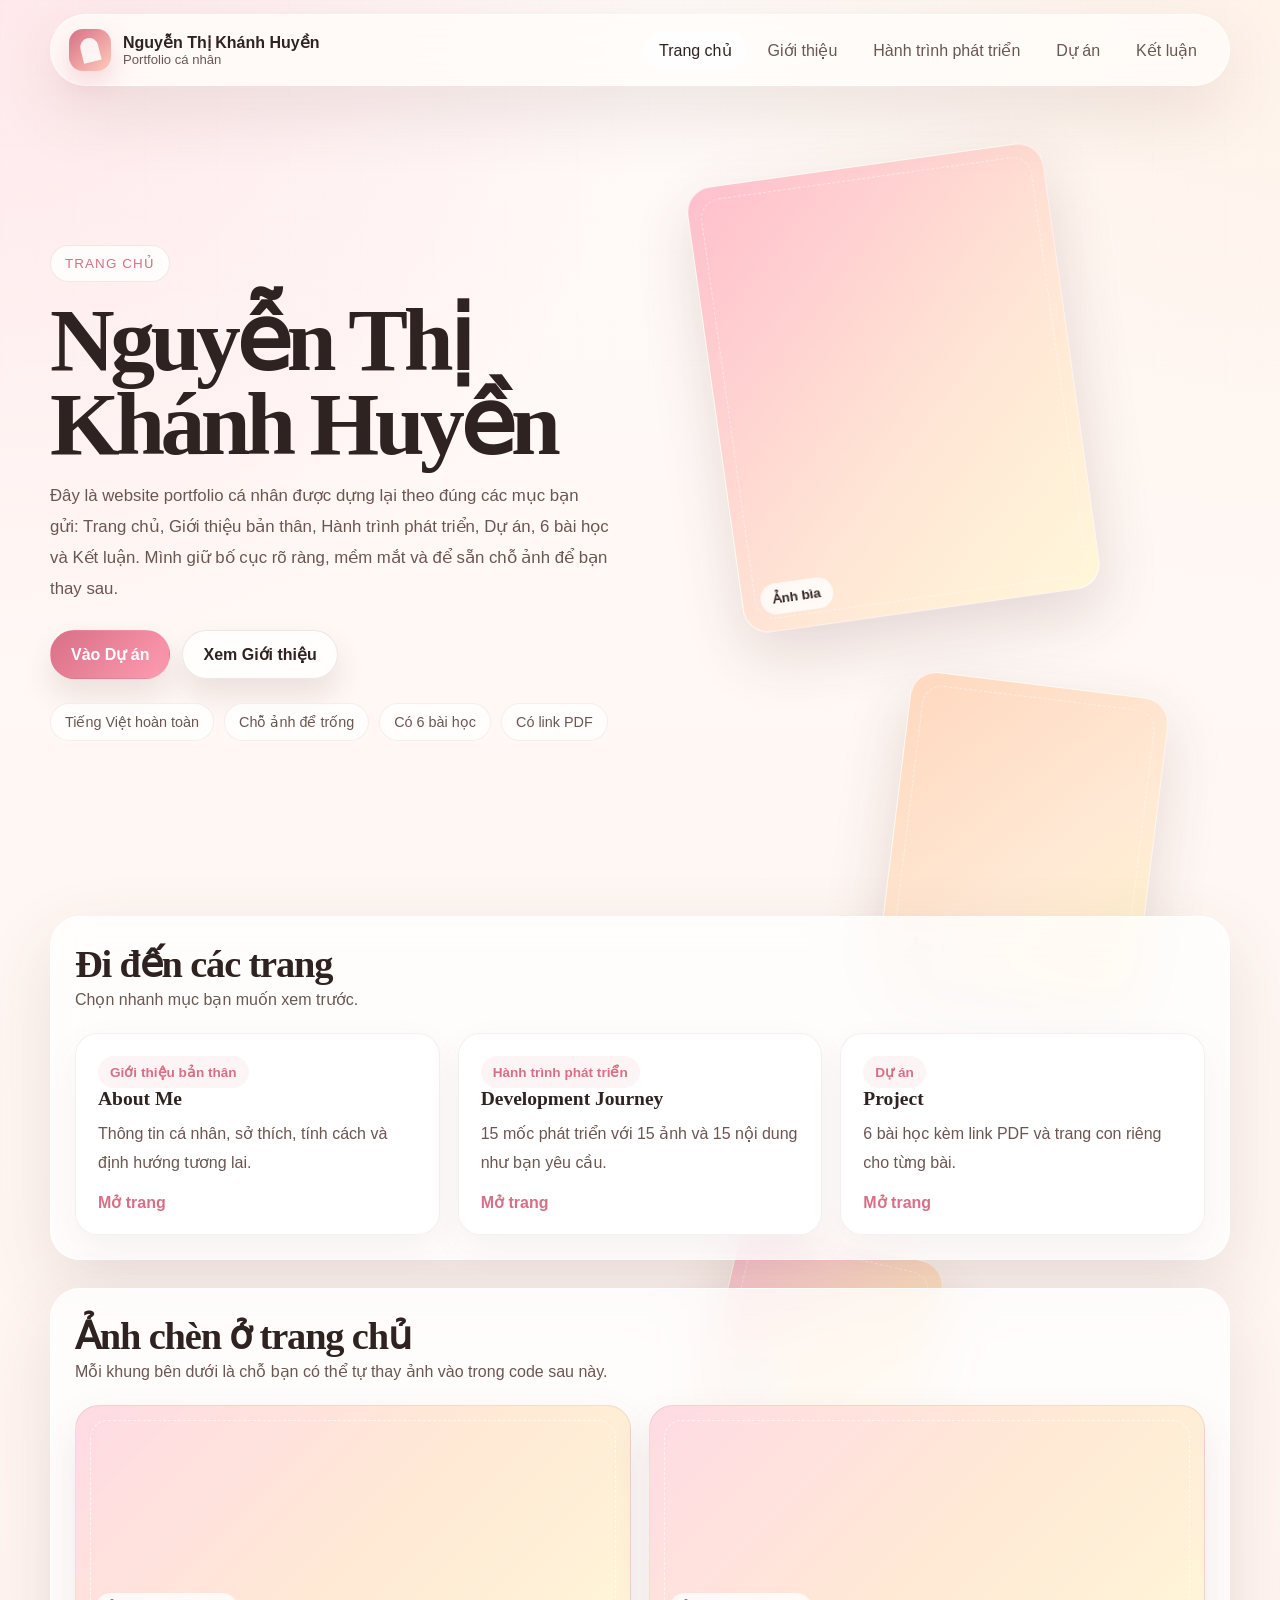
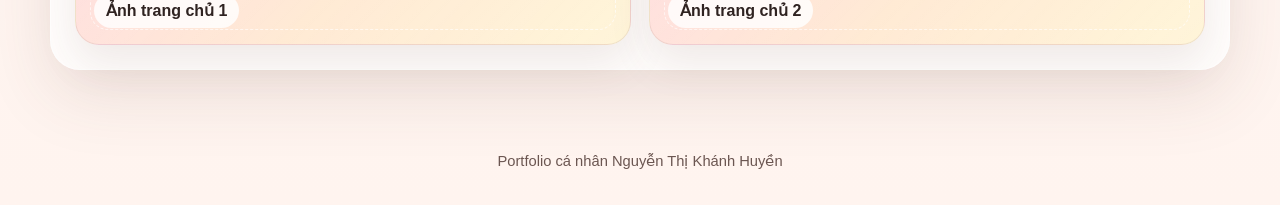
==== index.html @ d67e8f8a "Add files via upload" ====
<!DOCTYPE html>
<html lang="vi">
<head>
  <meta charset="UTF-8" />
  <meta name="viewport" content="width=device-width, initial-scale=1.0" />
  <title>Nguyễn Thị Khánh Huyền</title>
  <link rel="stylesheet" href="styles.css" />
  <script defer src="script.js"></script>
</head>
<body>
  <header class="site-header">
    <a class="brand" href="index.html">
      <span class="brand-mark" aria-hidden="true"></span>
      <span class="brand-copy">
        <strong>Nguyễn Thị Khánh Huyền</strong>
        <span>Portfolio cá nhân</span>
      </span>
    </a>
    <nav class="nav" aria-label="Điều hướng chính">
      <a data-nav href="index.html">Trang chủ</a>
      <a data-nav href="about-me.html">Giới thiệu</a>
      <a data-nav href="development-journey.html">Hành trình phát triển</a>
      <a data-nav href="project.html">Dự án</a>
      <a data-nav href="coclusion.html">Kết luận</a>
    </nav>
  </header>

  <main class="page shell">
    <section class="hero">
      <div class="reveal" data-reveal>
        <div class="eyebrow">Trang chủ</div>
        <h1>Nguyễn Thị Khánh Huyền</h1>
        <p class="lede">
          Đây là website portfolio cá nhân được dựng lại theo đúng các mục bạn gửi: Trang chủ, Giới thiệu bản thân,
          Hành trình phát triển, Dự án, 6 bài học và Kết luận. Mình giữ bố cục rõ ràng, mềm mắt và để sẵn chỗ ảnh để bạn thay sau.
        </p>
        <div class="button-row">
          <a class="button primary" href="project.html">Vào Dự án</a>
          <a class="button secondary" href="about-me.html">Xem Giới thiệu</a>
        </div>
        <div class="chips">
          <span class="chip">Tiếng Việt hoàn toàn</span>
          <span class="chip">Chỗ ảnh để trống</span>
          <span class="chip">Có 6 bài học</span>
          <span class="chip">Có link PDF</span>
        </div>
      </div>

      <div class="hero-art reveal" data-reveal>
        <div class="art-stack" aria-label="Ảnh trang chủ">
          <div class="slot large hero-a" data-label="Ảnh bìa"></div>
          <div class="slot medium hero-b" data-label="Ảnh 1"></div>
          <div class="slot small hero-c" data-label="Ảnh 2"></div>
        </div>
      </div>
    </section>

    <section class="section reveal" data-reveal>
      <div class="section-card">
        <div class="section-head">
          <div>
            <h2>Đi đến các trang</h2>
            <p>Chọn nhanh mục bạn muốn xem trước.</p>
          </div>
        </div>
        <div class="grid three">
          <article class="card">
            <div class="pill">Giới thiệu bản thân</div>
            <h3>About Me</h3>
            <p>Thông tin cá nhân, sở thích, tính cách và định hướng tương lai.</p>
            <div class="card-links"><a href="about-me.html">Mở trang</a></div>
          </article>
          <article class="card">
            <div class="pill">Hành trình phát triển</div>
            <h3>Development Journey</h3>
            <p>15 mốc phát triển với 15 ảnh và 15 nội dung như bạn yêu cầu.</p>
            <div class="card-links"><a href="development-journey.html">Mở trang</a></div>
          </article>
          <article class="card">
            <div class="pill">Dự án</div>
            <h3>Project</h3>
            <p>6 bài học kèm link PDF và trang con riêng cho từng bài.</p>
            <div class="card-links"><a href="project.html">Mở trang</a></div>
          </article>
        </div>
      </div>
    </section>

    <section class="section reveal" data-reveal>
      <div class="section-card">
        <div class="section-head">
          <div>
            <h2>Ảnh chèn ở trang chủ</h2>
            <p>Mỗi khung bên dưới là chỗ bạn có thể tự thay ảnh vào trong code sau này.</p>
          </div>
        </div>
        <div class="image-row">
          <div class="placeholder" data-label="Ảnh trang chủ 1"></div>
          <div class="placeholder" data-label="Ảnh trang chủ 2"></div>
        </div>
      </div>
    </section>
  </main>

  <footer class="footer">
    Portfolio cá nhân Nguyễn Thị Khánh Huyền
  </footer>
</body>
</html>
---- styles.css ----
:root {
  --bg: #fffaf7;
  --bg-2: #fff1eb;
  --card: rgba(255, 255, 255, 0.76);
  --card-strong: rgba(255, 255, 255, 0.92);
  --line: rgba(109, 63, 56, 0.14);
  --text: #2f2321;
  --muted: #6b5651;
  --accent: #d86f86;
  --accent-2: #ff9cb2;
  --accent-3: #d8a356;
  --accent-4: #ffccb9;
  --shadow: 0 24px 70px rgba(94, 54, 50, 0.12);
  --radius-xl: 30px;
  --radius-lg: 22px;
  --radius-md: 18px;
  --container: min(1180px, calc(100vw - 24px));
}

* {
  box-sizing: border-box;
}

html {
  scroll-behavior: smooth;
}

body {
  margin: 0;
  color: var(--text);
  background:
    radial-gradient(circle at top left, rgba(255, 188, 202, 0.28), transparent 30%),
    radial-gradient(circle at top right, rgba(255, 221, 191, 0.25), transparent 28%),
    linear-gradient(180deg, #fffaf8 0%, #fff4ef 100%);
  font-family: "Segoe UI", "Trebuchet MS", sans-serif;
  overflow-x: hidden;
}

body::before {
  content: "";
  position: fixed;
  inset: 0;
  pointer-events: none;
  background-image:
    linear-gradient(rgba(47, 35, 33, 0.024) 1px, transparent 1px),
    linear-gradient(90deg, rgba(47, 35, 33, 0.024) 1px, transparent 1px);
  background-size: 36px 36px;
  mask-image: linear-gradient(to bottom, rgba(0, 0, 0, 0.48), transparent 90%);
  opacity: 0.5;
}

a {
  color: inherit;
  text-decoration: none;
}

img {
  display: block;
  max-width: 100%;
}

.shell {
  width: var(--container);
  margin: 0 auto;
  position: relative;
  z-index: 1;
}

.site-header {
  position: sticky;
  top: 14px;
  z-index: 20;
  width: var(--container);
  margin: 14px auto 0;
  padding: 14px 18px;
  border-radius: 999px;
  border: 1px solid rgba(255, 255, 255, 0.64);
  background: rgba(255, 252, 250, 0.74);
  backdrop-filter: blur(18px);
  box-shadow: var(--shadow);
  display: flex;
  align-items: center;
  justify-content: space-between;
  gap: 18px;
}

.brand {
  display: flex;
  align-items: center;
  gap: 12px;
  min-width: 0;
}

.brand-mark {
  width: 42px;
  height: 42px;
  border-radius: 14px;
  background: linear-gradient(135deg, var(--accent), var(--accent-4));
  box-shadow: 0 12px 24px rgba(216, 111, 134, 0.24);
  position: relative;
  flex: none;
}

.brand-mark::before {
  content: "";
  position: absolute;
  inset: 9px 12px;
  border-radius: 999px 999px 12px 12px;
  background: rgba(255, 255, 255, 0.88);
  transform: rotate(-14deg);
}

.brand-copy {
  min-width: 0;
}

.brand-copy strong {
  display: block;
  font-size: 1rem;
  white-space: nowrap;
  overflow: hidden;
  text-overflow: ellipsis;
}

.brand-copy span {
  display: block;
  font-size: 0.82rem;
  color: var(--muted);
}

.nav {
  display: flex;
  align-items: center;
  gap: 8px;
  flex-wrap: wrap;
  justify-content: flex-end;
}

.nav a {
  padding: 10px 14px;
  border-radius: 999px;
  color: var(--muted);
  transition: 180ms ease;
}

.nav a:hover,
.nav a.is-active {
  background: rgba(255, 255, 255, 0.86);
  color: var(--text);
}

.page {
  padding: 22px 0 54px;
}

.hero {
  display: grid;
  grid-template-columns: 1.1fr 0.9fr;
  gap: 28px;
  align-items: center;
  min-height: calc(100vh - 120px);
  padding: 18px 0 28px;
}

.eyebrow {
  display: inline-flex;
  align-items: center;
  gap: 8px;
  padding: 10px 14px;
  border-radius: 999px;
  background: rgba(255, 255, 255, 0.78);
  border: 1px solid rgba(109, 63, 56, 0.1);
  color: var(--accent);
  font-size: 0.84rem;
  letter-spacing: 0.08em;
  text-transform: uppercase;
}

.hero h1 {
  margin: 16px 0 14px;
  font-family: "Palatino Linotype", "Book Antiqua", Georgia, serif;
  font-size: clamp(2.8rem, 7vw, 5.8rem);
  line-height: 0.94;
  letter-spacing: -0.05em;
}

.hero .lede {
  max-width: 60ch;
  margin: 0;
  color: var(--muted);
  line-height: 1.85;
  font-size: 1.05rem;
}

.button-row {
  display: flex;
  flex-wrap: wrap;
  gap: 12px;
  margin-top: 26px;
}

.button {
  display: inline-flex;
  align-items: center;
  justify-content: center;
  gap: 10px;
  padding: 14px 20px;
  border-radius: 999px;
  border: 1px solid transparent;
  font-weight: 700;
  transition: transform 180ms ease, box-shadow 180ms ease, background 180ms ease;
  box-shadow: 0 16px 30px rgba(94, 54, 50, 0.12);
}

.button:hover {
  transform: translateY(-2px);
}

.button.primary {
  background: linear-gradient(135deg, var(--accent), var(--accent-2));
  color: white;
}

.button.secondary {
  background: rgba(255, 255, 255, 0.82);
  border-color: rgba(109, 63, 56, 0.12);
}

.chips {
  display: flex;
  flex-wrap: wrap;
  gap: 10px;
  margin-top: 24px;
}

.chip {
  padding: 10px 14px;
  border-radius: 999px;
  background: rgba(255, 255, 255, 0.74);
  border: 1px solid rgba(109, 63, 56, 0.08);
  color: var(--muted);
  font-size: 0.9rem;
}

.hero-art {
  display: grid;
  place-items: center;
}

.art-stack {
  position: relative;
  width: min(100%, 560px);
  height: 680px;
}

.slot {
  position: relative;
  border-radius: 26px;
  overflow: hidden;
  border: 1px solid rgba(255, 255, 255, 0.72);
  box-shadow: 0 24px 60px rgba(94, 54, 50, 0.16);
  background:
    linear-gradient(135deg, rgba(255, 255, 255, 0.22), rgba(255, 255, 255, 0.02)),
    linear-gradient(135deg, #ffd1dd, #ffe5cf 58%, #fff3d7);
  backdrop-filter: blur(16px);
  isolation: isolate;
}

.slot::before {
  content: "";
  position: absolute;
  inset: 12px;
  border-radius: 20px;
  border: 1px dashed rgba(255, 255, 255, 0.58);
  opacity: 0.8;
}

.slot::after {
  content: attr(data-label);
  position: absolute;
  left: 18px;
  bottom: 16px;
  padding: 8px 12px;
  border-radius: 999px;
  background: rgba(255, 255, 255, 0.8);
  color: var(--text);
  font-size: 0.84rem;
  font-weight: 700;
}

.slot.large {
  width: min(100%, 360px);
  aspect-ratio: 4 / 5;
}

.slot.medium {
  width: min(100%, 260px);
  aspect-ratio: 1 / 1.18;
}

.slot.tall {
  width: min(100%, 240px);
  aspect-ratio: 4 / 5.5;
}

.slot.small {
  width: min(100%, 210px);
  aspect-ratio: 1 / 0.88;
}

.slot.hero-a {
  transform: rotate(-8deg) translateY(10px);
  background: linear-gradient(135deg, #ffbfcd, #ffe6d5 60%, #fff7da);
}

.slot.hero-b {
  transform: rotate(7deg) translate(190px, 58px);
  background: linear-gradient(135deg, #ffd8bf, #ffe9d5 60%, #fff3cd);
}

.slot.hero-c {
  transform: rotate(13deg) translate(82px, 320px);
  background: linear-gradient(135deg, #f7bfd3, #ffe3c1 60%, #fff0d9);
}

.section {
  margin-top: 28px;
}

.section-card {
  padding: 24px;
  border-radius: var(--radius-xl);
  background: var(--card);
  border: 1px solid rgba(255, 255, 255, 0.72);
  box-shadow: var(--shadow);
  backdrop-filter: blur(18px);
}

.section-head {
  display: flex;
  align-items: end;
  justify-content: space-between;
  gap: 18px;
  flex-wrap: wrap;
  margin-bottom: 18px;
}

.section-head h2 {
  margin: 0;
  font-family: "Palatino Linotype", "Book Antiqua", Georgia, serif;
  font-size: clamp(1.7rem, 3vw, 2.6rem);
  letter-spacing: -0.03em;
}

.section-head p {
  margin: 0;
  max-width: 60ch;
  color: var(--muted);
  line-height: 1.8;
}

.grid {
  display: grid;
  gap: 18px;
}

.grid.two {
  grid-template-columns: repeat(2, minmax(0, 1fr));
}

.grid.three {
  grid-template-columns: repeat(3, minmax(0, 1fr));
}

.card {
  padding: 22px;
  border-radius: var(--radius-lg);
  background: var(--card-strong);
  border: 1px solid rgba(109, 63, 56, 0.08);
  box-shadow: 0 14px 36px rgba(94, 54, 50, 0.06);
}

.card h3 {
  margin: 0 0 10px;
  font-family: "Palatino Linotype", "Book Antiqua", Georgia, serif;
  font-size: 1.22rem;
}

.card p {
  margin: 0;
  color: var(--muted);
  line-height: 1.8;
}

.card .meta {
  margin-top: 14px;
  display: flex;
  flex-wrap: wrap;
  gap: 8px;
}

.pill {
  display: inline-flex;
  align-items: center;
  padding: 8px 12px;
  border-radius: 999px;
  background: rgba(216, 111, 134, 0.08);
  color: var(--accent);
  font-size: 0.85rem;
  font-weight: 700;
}

.card-links {
  margin-top: 16px;
}

.card-links a {
  color: var(--accent);
  font-weight: 700;
}

.timeline {
  display: grid;
  gap: 16px;
}

.timeline-item {
  position: relative;
  overflow: hidden;
}

.timeline-item::before {
  content: "";
  position: absolute;
  inset: 0 auto auto 0;
  width: 4px;
  height: 100%;
  background: linear-gradient(180deg, var(--accent), var(--accent-3));
}

.timeline-item .year {
  display: inline-flex;
  align-items: center;
  gap: 8px;
  padding: 8px 12px;
  border-radius: 999px;
  background: rgba(216, 111, 134, 0.08);
  color: var(--accent);
  font-weight: 800;
  margin-bottom: 12px;
}

.timeline-item h3 {
  margin-left: 4px;
}

.timeline-item p,
.timeline-item ul {
  margin-left: 4px;
}

.image-row {
  display: grid;
  grid-template-columns: repeat(2, minmax(0, 1fr));
  gap: 18px;
}

.image-row.three {
  grid-template-columns: repeat(3, minmax(0, 1fr));
}

.placeholder {
  min-height: 240px;
  border-radius: 24px;
  border: 1px solid rgba(109, 63, 56, 0.1);
  background:
    linear-gradient(135deg, rgba(255, 255, 255, 0.22), rgba(255, 255, 255, 0.03)),
    linear-gradient(135deg, #ffd1dd, #ffe7cf 55%, #fff5d8);
  box-shadow: 0 18px 42px rgba(94, 54, 50, 0.1);
  position: relative;
  overflow: hidden;
}

.lesson-banner {
  position: relative;
  width: min(100%, 470px);
  aspect-ratio: 4 / 5.1;
  border-radius: 30px;
  overflow: hidden;
  border: 1px solid rgba(255, 255, 255, 0.72);
  box-shadow: 0 22px 54px rgba(94, 54, 50, 0.14);
  background:
    radial-gradient(circle at 18% 14%, rgba(255, 255, 255, 0.72), transparent 24%),
    radial-gradient(circle at 82% 18%, rgba(255, 255, 255, 0.38), transparent 18%),
    linear-gradient(135deg, #ffd0dd 0%, #ffe6cf 54%, #fff4d8 100%);
}

.lesson-banner::before,
.lesson-banner::after {
  content: "";
  position: absolute;
  border-radius: 50%;
  filter: blur(1px);
}

.lesson-banner::before {
  width: 220px;
  height: 220px;
  right: -54px;
  top: -62px;
  background: rgba(255, 255, 255, 0.24);
}

.lesson-banner::after {
  width: 260px;
  height: 260px;
  left: -90px;
  bottom: -102px;
  background: rgba(216, 111, 134, 0.12);
}

.lesson-banner .banner-copy {
  position: absolute;
  inset: auto 18px 18px 18px;
  z-index: 1;
  padding: 16px 18px;
  border-radius: 22px;
  background: rgba(255, 255, 255, 0.82);
  border: 1px solid rgba(109, 63, 56, 0.08);
  backdrop-filter: blur(10px);
}

.lesson-banner .banner-copy span {
  display: inline-block;
  font-size: 0.82rem;
  color: var(--accent);
  font-weight: 700;
  letter-spacing: 0.08em;
  text-transform: uppercase;
  margin-bottom: 8px;
}

.lesson-banner .banner-copy strong {
  display: block;
  font-family: "Palatino Linotype", "Book Antiqua", Georgia, serif;
  font-size: 1.4rem;
  line-height: 1.2;
}

.pdf-panel {
  border-radius: 24px;
  overflow: hidden;
  border: 1px solid rgba(109, 63, 56, 0.1);
  box-shadow: 0 18px 42px rgba(94, 54, 50, 0.1);
  background: rgba(255, 255, 255, 0.82);
}

.pdf-panel iframe {
  display: block;
  width: 100%;
  min-height: 860px;
  border: 0;
  background: #fff;
}

.pdf-actions {
  display: flex;
  flex-wrap: wrap;
  gap: 12px;
  margin-top: 16px;
}

.placeholder::before {
  content: "";
  position: absolute;
  inset: 14px;
  border: 1px dashed rgba(255, 255, 255, 0.62);
  border-radius: 18px;
}

.placeholder::after {
  content: attr(data-label);
  position: absolute;
  left: 18px;
  bottom: 16px;
  padding: 8px 12px;
  border-radius: 999px;
  background: rgba(255, 255, 255, 0.82);
  font-weight: 700;
}

.footer {
  width: var(--container);
  margin: 28px auto 0;
  padding: 0 0 36px;
  color: var(--muted);
  text-align: center;
  font-size: 0.92rem;
}

.reveal {
  opacity: 0;
  transform: translateY(22px);
  transition: opacity 650ms ease, transform 650ms ease;
}

.reveal.is-visible {
  opacity: 1;
  transform: translateY(0);
}

.split {
  display: grid;
  grid-template-columns: 1.05fr 0.95fr;
  gap: 22px;
  align-items: start;
}

.stack {
  display: grid;
  gap: 18px;
}

.stat-grid {
  display: grid;
  grid-template-columns: repeat(2, minmax(0, 1fr));
  gap: 14px;
}

.stat {
  padding: 16px;
  border-radius: 20px;
  background: linear-gradient(180deg, rgba(255, 248, 245, 0.94), rgba(255, 255, 255, 0.98));
  border: 1px solid rgba(109, 63, 56, 0.08);
}

.stat span {
  display: block;
  color: var(--muted);
  font-size: 0.86rem;
  margin-bottom: 6px;
}

.stat strong {
  display: block;
  font-size: 1rem;
}

.lesson-grid {
  display: grid;
  grid-template-columns: repeat(2, minmax(0, 1fr));
  gap: 18px;
}

.lesson-card {
  padding: 22px;
  border-radius: var(--radius-lg);
  background: var(--card-strong);
  border: 1px solid rgba(109, 63, 56, 0.08);
  box-shadow: 0 14px 36px rgba(94, 54, 50, 0.06);
}

.lesson-card h3 {
  margin-top: 0;
  font-family: "Palatino Linotype", "Book Antiqua", Georgia, serif;
}

.lesson-card ul {
  margin: 14px 0 0 18px;
  color: var(--muted);
  line-height: 1.8;
}

.project-list {
  display: grid;
  grid-template-columns: repeat(2, minmax(0, 1fr));
  gap: 18px;
}

.project-card {
  padding: 22px;
  border-radius: var(--radius-lg);
  background: var(--card-strong);
  border: 1px solid rgba(109, 63, 56, 0.08);
  box-shadow: 0 14px 36px rgba(94, 54, 50, 0.06);
  display: grid;
  gap: 14px;
}

.project-card h3 {
  margin: 0;
  font-family: "Palatino Linotype", "Book Antiqua", Georgia, serif;
}

.project-card p {
  margin: 0;
  color: var(--muted);
  line-height: 1.8;
}

.project-card .button-row {
  margin-top: 2px;
}

.quote {
  padding: 24px;
  border-radius: var(--radius-lg);
  background: linear-gradient(135deg, rgba(216, 111, 134, 0.12), rgba(255, 204, 185, 0.18));
  border: 1px solid rgba(109, 63, 56, 0.08);
  line-height: 1.9;
  color: var(--text);
}

.site-footer {
  margin-top: 18px;
}

.minor-links {
  display: flex;
  flex-wrap: wrap;
  gap: 10px;
}

.minor-links a {
  padding: 10px 14px;
  border-radius: 999px;
  background: rgba(255, 255, 255, 0.8);
  border: 1px solid rgba(109, 63, 56, 0.08);
}

@media (max-width: 1080px) {
  .hero,
  .split,
  .grid.two,
  .grid.three,
  .image-row,
  .image-row.three,
  .lesson-grid,
  .project-list,
  .stat-grid {
    grid-template-columns: 1fr;
  }

  .hero {
    min-height: auto;
    padding-top: 12px;
  }

  .art-stack {
    width: 100%;
    height: 600px;
  }

  .lesson-banner {
    width: min(100%, 520px);
  }
}

@media (max-width: 720px) {
  .site-header {
    width: calc(100vw - 16px);
    padding: 12px 14px;
    border-radius: 24px;
    flex-direction: column;
    align-items: flex-start;
  }

  .nav {
    justify-content: flex-start;
  }

  .shell,
  .page,
  .footer {
    width: calc(100vw - 16px);
  }

  .hero h1 {
    max-width: 10ch;
  }

  .art-stack {
    height: 520px;
  }

  .slot.hero-b {
    transform: rotate(6deg) translate(150px, 48px);
  }

  .slot.hero-c {
    transform: rotate(10deg) translate(56px, 278px);
  }

  .lesson-banner {
    width: 100%;
    aspect-ratio: 16 / 10;
  }

  .pdf-panel iframe {
    min-height: 560px;
  }
}

@media (prefers-reduced-motion: reduce) {
  html {
    scroll-behavior: auto;
  }

  *,
  *::before,
  *::after {
    animation-duration: 0.01ms !important;
    animation-iteration-count: 1 !important;
    transition-duration: 0.01ms !important;
  }

  .reveal {
    opacity: 1;
    transform: none;
  }
}
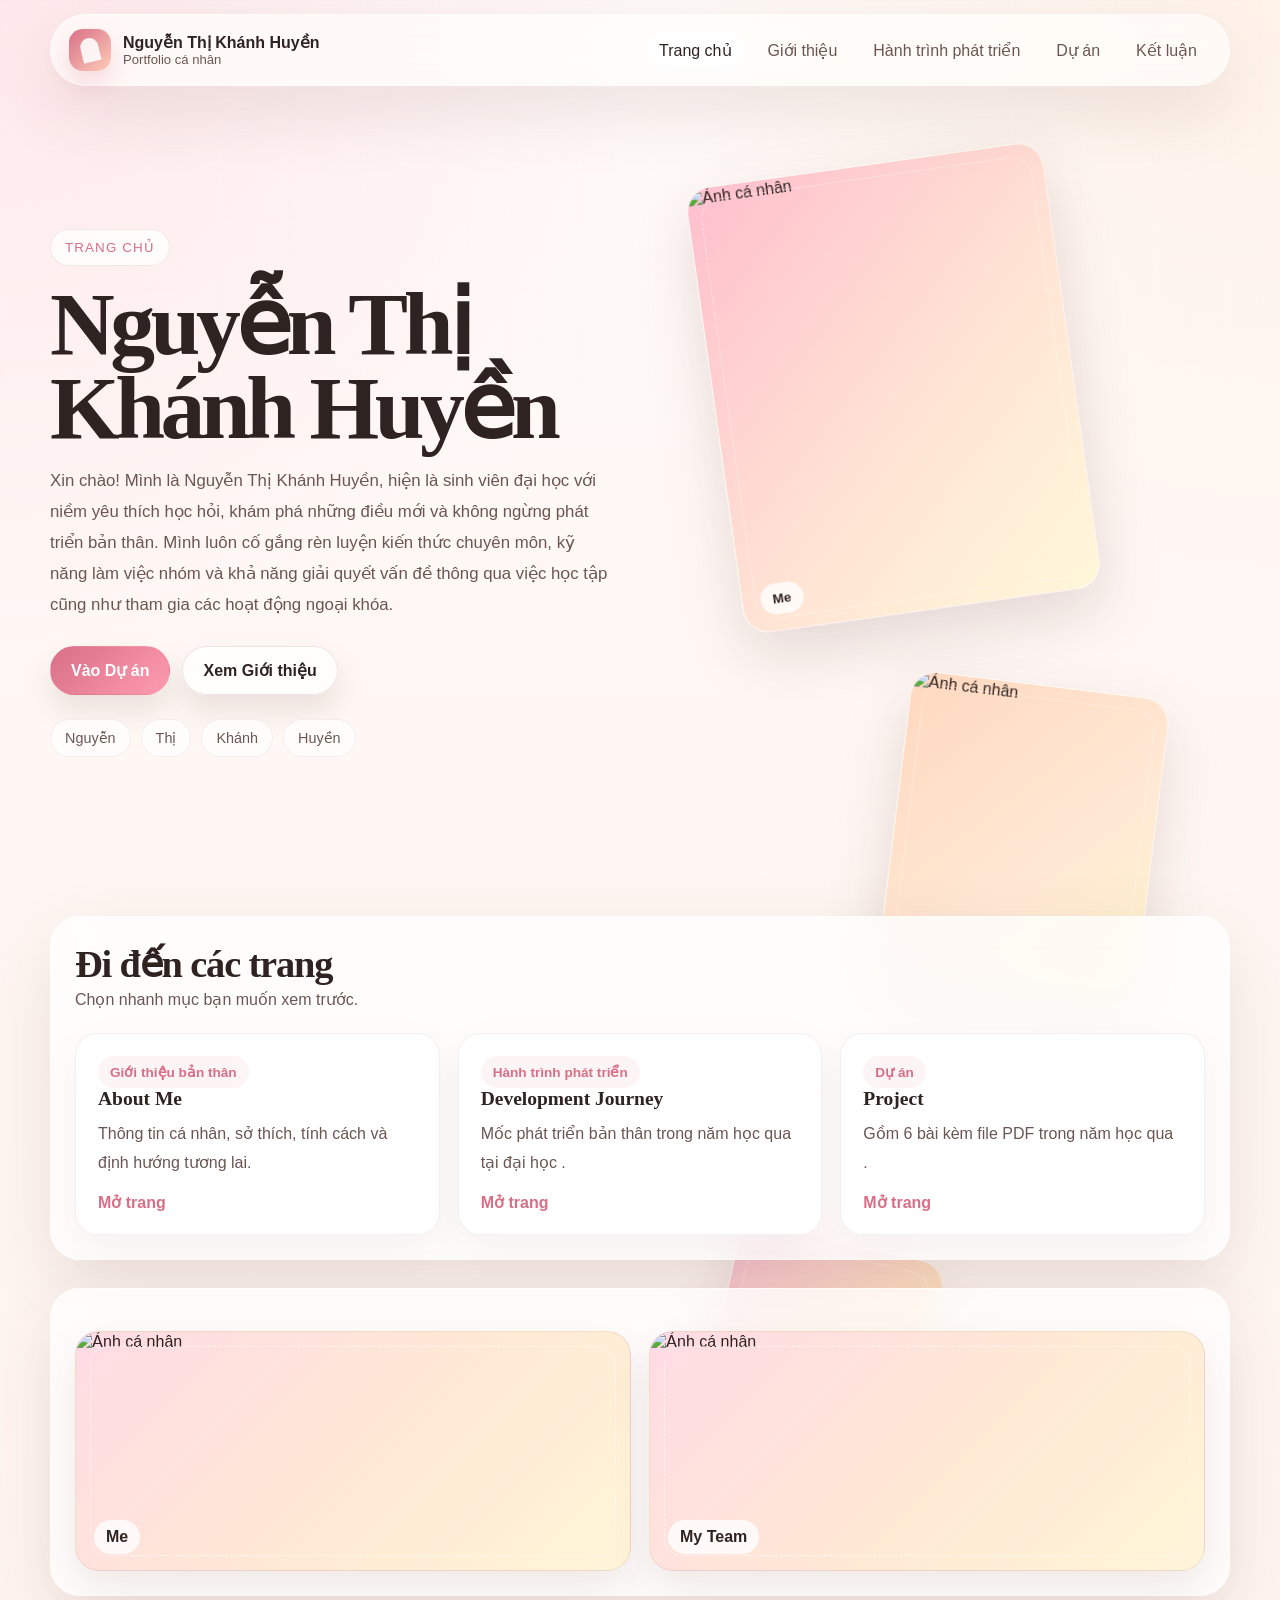
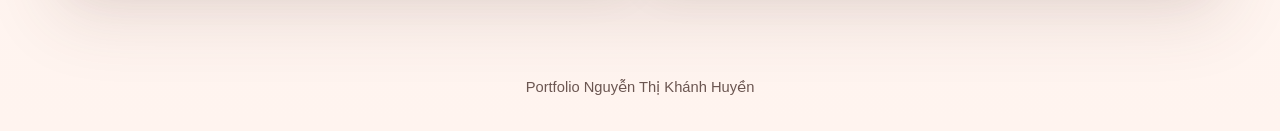
==== commit a8e3f44c: "Update index.html" ====
--- a/index.html
+++ b/index.html
@@ -31,25 +31,28 @@
         <div class="eyebrow">Trang chủ</div>
         <h1>Nguyễn Thị Khánh Huyền</h1>
         <p class="lede">
-          Đây là website portfolio cá nhân được dựng lại theo đúng các mục bạn gửi: Trang chủ, Giới thiệu bản thân,
-          Hành trình phát triển, Dự án, 6 bài học và Kết luận. Mình giữ bố cục rõ ràng, mềm mắt và để sẵn chỗ ảnh để bạn thay sau.
+         Xin chào! Mình là Nguyễn Thị Khánh Huyền, hiện là sinh viên đại học với niềm yêu thích học hỏi, khám phá những điều mới và không ngừng phát triển bản thân. Mình luôn cố gắng rèn luyện kiến thức chuyên môn, kỹ năng làm việc nhóm và khả năng giải quyết vấn đề thông qua việc học tập cũng như tham gia các hoạt động ngoại khóa.
         </p>
         <div class="button-row">
           <a class="button primary" href="project.html">Vào Dự án</a>
           <a class="button secondary" href="about-me.html">Xem Giới thiệu</a>
         </div>
         <div class="chips">
-          <span class="chip">Tiếng Việt hoàn toàn</span>
-          <span class="chip">Chỗ ảnh để trống</span>
-          <span class="chip">Có 6 bài học</span>
-          <span class="chip">Có link PDF</span>
+          <span class="chip">Nguyễn </span>
+          <span class="chip">Thị</span>
+          <span class="chip">Khánh</span>
+          <span class="chip">Huyền</span>
         </div>
       </div>
 
       <div class="hero-art reveal" data-reveal>
         <div class="art-stack" aria-label="Ảnh trang chủ">
-          <div class="slot large hero-a" data-label="Ảnh bìa"></div>
-          <div class="slot medium hero-b" data-label="Ảnh 1"></div>
+          <div class="slot large hero-a" data-label="Me">
+            <img src="https://u.pone.rs/zwezaaql.png" alt="Ảnh cá nhân">
+          </div>
+          <div class="slot medium hero-b"> 
+            <img src="https://u.pone.rs/sbidlztv.jpg" alt="Ảnh cá nhân">
+          </div>
           <div class="slot small hero-c" data-label="Ảnh 2"></div>
         </div>
       </div>
@@ -73,13 +76,13 @@
           <article class="card">
             <div class="pill">Hành trình phát triển</div>
             <h3>Development Journey</h3>
-            <p>15 mốc phát triển với 15 ảnh và 15 nội dung như bạn yêu cầu.</p>
+            <p>Mốc phát triển bản thân trong năm học qua tại đại học .</p>
             <div class="card-links"><a href="development-journey.html">Mở trang</a></div>
           </article>
           <article class="card">
             <div class="pill">Dự án</div>
             <h3>Project</h3>
-            <p>6 bài học kèm link PDF và trang con riêng cho từng bài.</p>
+            <p>Gồm 6 bài kèm file PDF  trong năm học qua .</p>
             <div class="card-links"><a href="project.html">Mở trang</a></div>
           </article>
         </div>
@@ -89,21 +92,22 @@
     <section class="section reveal" data-reveal>
       <div class="section-card">
         <div class="section-head">
-          <div>
-            <h2>Ảnh chèn ở trang chủ</h2>
-            <p>Mỗi khung bên dưới là chỗ bạn có thể tự thay ảnh vào trong code sau này.</p>
-          </div>
+          
         </div>
         <div class="image-row">
-          <div class="placeholder" data-label="Ảnh trang chủ 1"></div>
-          <div class="placeholder" data-label="Ảnh trang chủ 2"></div>
+          <div class="placeholder" data-label="Me ">
+            <img src="https://u.pone.rs/lnnhjsam.jpg" alt="Ảnh cá nhân">
+          </div>
+          <div class="placeholder" data-label="My Team ">
+            <img src="https://u.pone.rs/mudfibbi.jpg" alt="Ảnh cá nhân">
+          </div>
         </div>
       </div>
     </section>
   </main>
 
   <footer class="footer">
-    Portfolio cá nhân Nguyễn Thị Khánh Huyền
+    Portfolio  Nguyễn Thị Khánh Huyền
   </footer>
 </body>
 </html>
